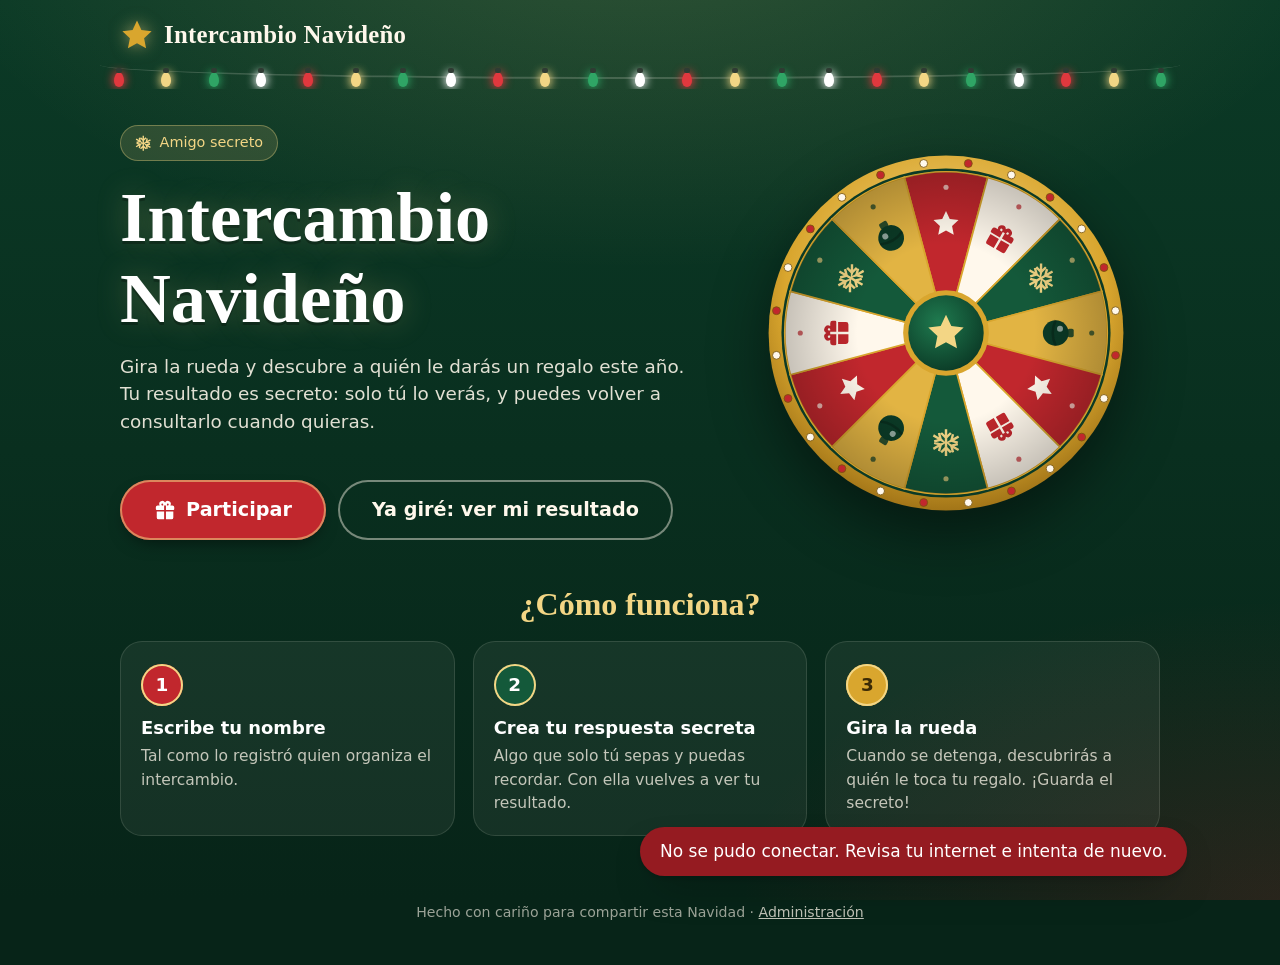
==== index.html @ 8b55843c "Publicar en Hostinger como sitio PHP desde Git - Los archivos del sitio pasan a la raíz del repo par" ====
<!doctype html>
<html lang="es">
<head>
  <meta charset="utf-8">
  <meta name="viewport" content="width=device-width, initial-scale=1, viewport-fit=cover">
  <meta http-equiv="Content-Security-Policy" content="default-src 'self'; script-src 'self'; style-src 'self' https://fonts.googleapis.com; font-src https://fonts.gstatic.com; img-src 'self' data:; connect-src 'self'; base-uri 'self'; form-action 'self'; object-src 'none'">
  <meta name="theme-color" content="#0b3a26">
  <meta name="description" content="Gira la rueda y descubre a quién le darás un regalo en el intercambio navideño.">
  <title>Intercambio Navideño</title>
  <link rel="icon" href="assets/favicon.svg" type="image/svg+xml">
  <link rel="preconnect" href="https://fonts.googleapis.com">
  <link rel="preconnect" href="https://fonts.gstatic.com" crossorigin>
  <link rel="stylesheet" href="https://fonts.googleapis.com/css2?family=Fredoka:wght@400;500;600;700&family=Mountains+of+Christmas:wght@700&display=swap">
  <link rel="stylesheet" href="assets/styles.css">
  <script type="module" src="assets/app.js"></script>
</head>
<body>
  <!-- Íconos -->
  <svg width="0" height="0" class="sr-only" aria-hidden="true">
    <symbol id="i-star" viewBox="0 0 24 24"><path d="M12 1.8l3.1 6.6 7.2.9-5.3 5 1.4 7.1L12 17.9l-6.4 3.5L7 14.3l-5.3-5 7.2-.9z"/></symbol>
    <symbol id="i-gift" viewBox="0 0 24 24"><path d="M20 7h-2.2A3 3 0 0 0 12 3.8 3 3 0 0 0 6.2 7H4a2 2 0 0 0-2 2v2a1 1 0 0 0 1 1h8V7h2v5h8a1 1 0 0 0 1-1V9a2 2 0 0 0-2-2zM9 7a1 1 0 1 1 1-1v1zm5 0V6a1 1 0 1 1 1 1zM3 13.5V20a2 2 0 0 0 2 2h6v-8.5zm10 8.5h6a2 2 0 0 0 2-2v-6.5h-8z"/></symbol>
    <symbol id="i-calendar" viewBox="0 0 24 24"><path d="M7 2a1 1 0 0 1 1 1v1h8V3a1 1 0 1 1 2 0v1h1a3 3 0 0 1 3 3v12a3 3 0 0 1-3 3H5a3 3 0 0 1-3-3V7a3 3 0 0 1 3-3h1V3a1 1 0 0 1 1-1zM4 10v9a1 1 0 0 0 1 1h14a1 1 0 0 0 1-1v-9zm3 3h3v3H7z"/></symbol>
    <symbol id="i-pin" viewBox="0 0 24 24"><path d="M12 2a7 7 0 0 0-7 7c0 5.2 7 13 7 13s7-7.8 7-13a7 7 0 0 0-7-7zm0 9.5A2.5 2.5 0 1 1 12 6.5a2.5 2.5 0 0 1 0 5z"/></symbol>
    <symbol id="i-tag" viewBox="0 0 24 24"><path d="M21.4 11.6l-9-9A2 2 0 0 0 11 2H4a2 2 0 0 0-2 2v7a2 2 0 0 0 .6 1.4l9 9a2 2 0 0 0 2.8 0l7-7a2 2 0 0 0 0-2.8zM6.5 8A1.5 1.5 0 1 1 8 6.5 1.5 1.5 0 0 1 6.5 8z"/></symbol>
    <symbol id="i-lock" viewBox="0 0 24 24"><path d="M12 2a5 5 0 0 0-5 5v3H6a2 2 0 0 0-2 2v8a2 2 0 0 0 2 2h12a2 2 0 0 0 2-2v-8a2 2 0 0 0-2-2h-1V7a5 5 0 0 0-5-5zm-3 8V7a3 3 0 0 1 6 0v3zm3 4a2 2 0 0 1 1 3.7V19h-2v-1.3A2 2 0 0 1 12 14z"/></symbol>
    <symbol id="i-info" viewBox="0 0 24 24"><path d="M12 2a10 10 0 1 0 0 20 10 10 0 0 0 0-20zm1 15h-2v-6h2zm0-8h-2V7h2z"/></symbol>
    <symbol id="i-snow" viewBox="0 0 24 24"><path d="M11 1h2v4.6l2.3-2.3 1.4 1.4L13 8.4v2.9l2.5-1.5 1.3-5 1.9.5-.8 3.1 4-2.3 1 1.7-4 2.3 3.1.8-.5 1.9-5-1.3L14 12l2.5 1.5 5-1.3.5 1.9-3.1.8 4 2.3-1 1.7-4-2.3.8 3.1-1.9.5-1.3-5L13 12.7v2.9l3.7 3.7-1.4 1.4-2.3-2.3V23h-2v-4.6l-2.3 2.3-1.4-1.4 3.7-3.7v-2.9l-2.5 1.5-1.3 5-1.9-.5.8-3.1-4 2.3-1-1.7 4-2.3-3.1-.8.5-1.9 5 1.3L10 12l-2.5-1.5-5 1.3L2 9.9l3.1-.8-4-2.3 1-1.7 4 2.3-.8-3.1 1.9-.5 1.3 5L11 11.3V8.4L7.3 4.7l1.4-1.4L11 5.6z"/></symbol>
  </svg>

  <div class="snow" aria-hidden="true"></div>

  <header class="topbar">
    <a class="brand" href="#/">
      <svg class="brand-star" aria-hidden="true"><use href="#i-star"/></svg>
      <span class="brand-name" data-bind="title">Intercambio Navideño</span>
    </a>
    <div class="who" id="who" hidden>
      <span class="who-greet">Hola, <b data-bind="me-name"></b></span>
      <button class="link-btn" type="button" data-action="leave">Salir</button>
    </div>
  </header>
  <div class="lights" aria-hidden="true"></div>

  <main id="main">
    <!-- ================================================================ INICIO -->
    <section class="view" data-view="inicio" aria-labelledby="t-inicio">
      <div class="welcome-back" id="welcome-back" hidden>
        <span>¡Hola de nuevo, <b data-bind="me-name"></b>! Tu sesión sigue abierta.</span>
        <a class="btn btn-gold btn-sm" href="#/rueda" id="welcome-go">Continuar</a>
      </div>

      <div class="hero">
        <div>
          <span class="hero-kicker"><svg class="icon"><use href="#i-snow"/></svg> Amigo secreto</span>
          <h1 id="t-inicio" data-bind="title">Intercambio Navideño</h1>
          <p class="hero-text">Gira la rueda y descubre a quién le darás un regalo este año.
            Tu resultado es secreto: solo tú lo verás, y puedes volver a consultarlo cuando quieras.</p>

          <ul class="chips" id="hero-chips"></ul>
          <p class="hero-message" id="hero-message" hidden></p>

          <div class="actions">
            <a class="btn btn-big" href="#/entrar"><svg class="icon"><use href="#i-gift"/></svg> Participar</a>
            <a class="btn btn-ghost btn-big" href="#/recuperar">Ya giré: ver mi resultado</a>
          </div>
        </div>
        <div class="hero-art" aria-hidden="true">
          <svg class="mini-wheel" id="mini-wheel" viewBox="-210 -210 420 420"></svg>
        </div>
      </div>

      <h2 class="section-title">¿Cómo funciona?</h2>
      <ol class="steps">
        <li class="step">
          <span class="step-num">1</span>
          <h3>Escribe tu nombre</h3>
          <p>Tal como lo registró quien organiza el intercambio.</p>
        </li>
        <li class="step">
          <span class="step-num">2</span>
          <h3>Crea tu respuesta secreta</h3>
          <p>Algo que solo tú sepas y puedas recordar. Con ella vuelves a ver tu resultado.</p>
        </li>
        <li class="step">
          <span class="step-num">3</span>
          <h3>Gira la rueda</h3>
          <p>Cuando se detenga, descubrirás a quién le toca tu regalo. ¡Guarda el secreto!</p>
        </li>
      </ol>
    </section>

    <!-- ================================================================ ENTRAR -->
    <section class="view" data-view="entrar" hidden aria-labelledby="t-entrar">
      <div class="card narrow">
        <span class="eyebrow"><svg class="icon"><use href="#i-gift"/></svg> Participar</span>
        <h2 id="t-entrar">Entra al intercambio</h2>
        <p class="lead">Escribe tu nombre y una respuesta secreta. La primera vez la guardamos;
          después te servirá para volver a ver tu resultado.</p>

        <form class="form" id="enter-form" novalidate>
          <div class="field">
            <label for="enter-name">Tu nombre</label>
            <input type="text" id="enter-name" name="name" autocomplete="off" autocapitalize="words" maxlength="60" required>
          </div>
          <div class="field">
            <label for="enter-secret">Tu respuesta secreta</label>
            <div class="input-row">
              <input type="password" id="enter-secret" name="secret" autocomplete="off" maxlength="100" required>
              <button type="button" class="reveal-toggle" data-toggle="enter-secret">Mostrar</button>
            </div>
            <span class="hint">Por ejemplo: tu postre favorito o el nombre de tu primera mascota.
              No importan mayúsculas ni acentos.</span>
          </div>

          <div class="notice gold" id="enter-confirm-note" hidden>
            <svg class="icon"><use href="#i-star"/></svg>
            <span>¡Hola, <b id="enter-confirm-name"></b>! Es tu primera vez. Escribe tu respuesta secreta otra vez para guardarla.</span>
          </div>
          <div class="field" id="enter-confirm-field" hidden>
            <label for="enter-confirm">Confirma tu respuesta secreta</label>
            <input type="password" id="enter-confirm" name="confirm" autocomplete="off" maxlength="100">
          </div>

          <div class="notice error" id="enter-error" role="alert"></div>
          <button class="btn btn-big btn-block" type="submit" id="enter-submit">Entrar</button>
          <p class="muted">¿Ya giraste la rueda? <a href="#/recuperar" class="link-green">Consulta tu resultado</a>.</p>
        </form>
      </div>
    </section>

    <!-- ================================================================ RUEDA -->
    <section class="view wheel-page" data-view="rueda" hidden aria-labelledby="t-rueda">
      <h1 id="t-rueda">¡Hola, <span data-bind="me-name"></span>!</h1>
      <p class="sub" id="wheel-sub">Gira la rueda para descubrir a quién le darás un regalo.
        El nombre aparecerá cuando se detenga.</p>

      <div class="card wheel-closed" id="wheel-closed" hidden>
        <span class="eyebrow"><svg class="icon"><use href="#i-info"/></svg> Un momento</span>
        <h2>El sorteo aún no empieza</h2>
        <p class="lead">Ya quedaste registrado. Cuando quien organiza abra el sorteo, vuelve aquí y gira la rueda.</p>
        <div class="actions">
          <button class="btn btn-green" type="button" id="wheel-recheck">Volver a revisar</button>
          <a class="btn btn-ghost" href="#/">Ir al inicio</a>
        </div>
      </div>

      <div class="wheel-stage" id="wheel-stage">
        <div class="wheel-glow"></div>
        <svg class="wheel-svg" id="wheel" viewBox="-215 -235 430 450" role="img" aria-label="Rueda del intercambio"></svg>
      </div>
      <button class="btn btn-gold btn-big" type="button" id="spin-btn">
        <svg class="icon"><use href="#i-star"/></svg> ¡Girar la rueda!
      </button>
      <p class="wheel-status" id="wheel-status" role="status" aria-live="polite"></p>
    </section>

    <!-- ================================================================ RESULTADO -->
    <section class="view" data-view="resultado" hidden aria-labelledby="t-resultado">
      <div class="card result-card" id="result-card">
        <svg class="gift-badge" viewBox="0 0 100 100" aria-hidden="true">
          <rect x="14" y="40" width="72" height="52" rx="6" fill="#c1272d"/>
          <rect x="8" y="28" width="84" height="18" rx="5" fill="#d8343a"/>
          <rect x="44" y="28" width="12" height="64" fill="#f3d685"/>
          <path d="M50 28c-6-14-24-18-24-6 0 7 12 7 24 6zm0 0c6-14 24-18 24-6 0 7-12 7-24 6z" fill="#d9a62e"/>
          <circle cx="50" cy="28" r="5" fill="#a87a12"/>
        </svg>
        <p class="result-label" id="t-resultado"><span data-bind="me-name"></span>, tu amigo secreto es…</p>
        <p class="result-name" id="result-name"></p>
        <ul class="chips" id="result-chips"></ul>
        <div class="notice gold">
          <svg class="icon"><use href="#i-lock"/></svg>
          <span>Es un secreto: no se lo cuentes a nadie. Si lo olvidas, vuelve a esta página con tu nombre y tu respuesta secreta.</span>
        </div>
        <div class="actions">
          <button class="btn" type="button" data-action="leave">Listo, cerrar sesión</button>
          <a class="btn btn-ghost" href="#/">Ir al inicio</a>
        </div>
      </div>
    </section>

    <!-- ================================================================ RECUPERAR -->
    <section class="view" data-view="recuperar" hidden aria-labelledby="t-recuperar">
      <div class="card narrow">
        <span class="eyebrow"><svg class="icon"><use href="#i-lock"/></svg> Consultar resultado</span>
        <h2 id="t-recuperar">Vuelve a ver a quién le regalas</h2>
        <p class="lead">Escribe tu nombre y la respuesta secreta que creaste. No se vuelve a girar la rueda:
          verás el mismo resultado de antes.</p>

        <form class="form" id="recover-form" novalidate>
          <div class="field">
            <label for="recover-name">Tu nombre</label>
            <input type="text" id="recover-name" name="name" autocomplete="off" autocapitalize="words" maxlength="60" required>
          </div>
          <div class="field">
            <label for="recover-secret">Tu respuesta secreta</label>
            <div class="input-row">
              <input type="password" id="recover-secret" name="secret" autocomplete="off" maxlength="100" required>
              <button type="button" class="reveal-toggle" data-toggle="recover-secret">Mostrar</button>
            </div>
          </div>
          <div class="notice error" id="recover-error" role="alert"></div>
          <button class="btn btn-green btn-big btn-block" type="submit" id="recover-submit">Ver mi resultado</button>
          <p class="muted">¿Olvidaste tu respuesta? Pide a quien organiza que restablezca tu acceso.</p>
        </form>
      </div>
    </section>
  </main>

  <footer class="footer">
    <p>Hecho con cariño para compartir esta Navidad · <a href="admin.html">Administración</a></p>
  </footer>
</body>
</html>
---- assets/styles.css ----
/* Intercambio Navideño · estilos */

:root {
  --red: #c1272d;
  --red-dark: #951b21;
  --red-soft: #fbe3e1;
  --pine: #14593a;
  --pine-deep: #0b3a26;
  --pine-night: #072418;
  --gold: #d9a62e;
  --gold-light: #f3d685;
  --gold-dark: #a87a12;
  --cream: #fff8ec;
  --white: #ffffff;
  --ink: #1f2a24;
  --muted: #5d6b63;
  --line: #ecdfc6;
  --ok: #1d7a4a;

  --radius: 22px;
  --radius-sm: 14px;
  --shadow: 0 18px 40px -18px rgba(0, 0, 0, 0.55), 0 2px 6px rgba(0, 0, 0, 0.18);
  --font: "Fredoka", "Nunito", system-ui, -apple-system, "Segoe UI", Roboto, sans-serif;
  --font-display: "Mountains of Christmas", "Fredoka", Georgia, serif;
  color-scheme: dark;
}

*,
*::before,
*::after {
  box-sizing: border-box;
}

html {
  -webkit-text-size-adjust: 100%;
}

body {
  margin: 0;
  min-height: 100vh;
  min-height: 100dvh;
  display: flex;
  flex-direction: column;
  font-family: var(--font);
  font-size: 17px;
  line-height: 1.5;
  color: var(--cream);
  background-color: var(--pine-night);
  overflow-x: hidden;
}

/* Fondo fijo (en una capa aparte: iOS no soporta background-attachment: fixed) */
body::before {
  content: "";
  position: fixed;
  inset: 0;
  z-index: -1;
  background-image:
    radial-gradient(1200px 600px at 50% -10%, rgba(243, 214, 133, 0.16), transparent 60%),
    radial-gradient(900px 500px at 100% 100%, rgba(193, 39, 45, 0.18), transparent 60%),
    linear-gradient(180deg, var(--pine-deep), var(--pine-night));
}

[hidden] {
  display: none !important;
}

a {
  color: var(--gold-light);
}

h1,
h2,
h3 {
  line-height: 1.15;
  margin: 0 0 0.4em;
}

p {
  margin: 0 0 1em;
}

.sr-only {
  position: absolute;
  width: 1px;
  height: 1px;
  padding: 0;
  margin: -1px;
  overflow: hidden;
  clip: rect(0, 0, 0, 0);
  white-space: nowrap;
  border: 0;
}

.icon {
  width: 1.15em;
  height: 1.15em;
  flex: none;
  fill: currentColor;
  vertical-align: -0.18em;
}

/* ------------------------------------------------------------------ nieve */
.snow {
  position: fixed;
  inset: 0;
  pointer-events: none;
  overflow: hidden;
  z-index: 0;
}

.flake {
  position: absolute;
  top: -12px;
  border-radius: 50%;
  background: rgba(255, 255, 255, 0.85);
  opacity: 0.55;
  animation: fall linear infinite;
}

@keyframes fall {
  from {
    transform: translate3d(0, -12px, 0);
  }
  to {
    transform: translate3d(var(--drift, 30px), 105vh, 0);
  }
}

/* ------------------------------------------------------------------ cabecera */
.topbar {
  position: relative;
  z-index: 2;
  display: flex;
  align-items: center;
  justify-content: space-between;
  gap: 12px;
  max-width: 1080px;
  width: 100%;
  margin: 0 auto;
  padding: 16px 20px 10px;
}

.brand {
  display: inline-flex;
  align-items: center;
  gap: 10px;
  color: var(--cream);
  text-decoration: none;
  font-weight: 600;
  font-size: 1.05rem;
}

.brand-star {
  width: 34px;
  height: 34px;
  color: var(--gold);
  fill: currentColor;
  filter: drop-shadow(0 0 8px rgba(243, 214, 133, 0.55));
}

.brand-name {
  font-family: var(--font-display);
  font-size: 1.55rem;
  font-weight: 700;
  letter-spacing: 0.01em;
}

.who {
  display: inline-flex;
  align-items: center;
  gap: 8px;
  font-size: 0.92rem;
  color: var(--gold-light);
}

/* Guirnalda de foquitos */
.lights {
  position: relative;
  z-index: 1;
  height: 26px;
  max-width: 1080px;
  width: 100%;
  margin: 0 auto;
  display: flex;
  justify-content: space-between;
  padding: 0 14px;
  overflow: hidden;
}

.lights::before {
  content: "";
  position: absolute;
  left: 0;
  right: 0;
  top: 2px;
  height: 14px;
  border-bottom: 2px solid rgba(255, 248, 236, 0.18);
  border-radius: 0 0 50% 50% / 0 0 100% 100%;
}

.bulb {
  position: relative;
  width: 10px;
  height: 15px;
  margin-top: 9px;
  border-radius: 50% 50% 50% 50% / 60% 60% 40% 40%;
  background: var(--c, var(--gold));
  box-shadow: 0 0 10px 1px var(--c, var(--gold));
  animation: twinkle 2.6s ease-in-out infinite;
  animation-delay: var(--d, 0s);
}

.bulb::before {
  content: "";
  position: absolute;
  top: -4px;
  left: 2px;
  width: 6px;
  height: 5px;
  border-radius: 2px;
  background: #2f3b33;
}

@keyframes twinkle {
  0%,
  100% {
    opacity: 1;
  }
  50% {
    opacity: 0.45;
    box-shadow: 0 0 3px 0 var(--c, var(--gold));
  }
}

/* ------------------------------------------------------------------ estructura */
main {
  position: relative;
  z-index: 1;
  flex: 1;
  width: 100%;
  max-width: 1080px;
  margin: 0 auto;
  padding: 12px 20px 48px;
}

.view {
  animation: fade-in 0.35s ease both;
}

@keyframes fade-in {
  from {
    opacity: 0;
    transform: translateY(8px);
  }
  to {
    opacity: 1;
    transform: none;
  }
}

.footer {
  position: relative;
  z-index: 1;
  text-align: center;
  padding: 18px 20px 28px;
  font-size: 0.88rem;
  color: rgba(255, 248, 236, 0.6);
}

.footer a {
  color: rgba(255, 248, 236, 0.75);
}

/* ------------------------------------------------------------------ tarjetas */
.card {
  position: relative;
  background: var(--cream);
  color: var(--ink);
  border-radius: var(--radius);
  box-shadow: var(--shadow);
  padding: 28px;
  overflow: hidden;
}

.card::before {
  content: "";
  position: absolute;
  inset: 0 0 auto 0;
  height: 6px;
  background: repeating-linear-gradient(
    -45deg,
    var(--red) 0 12px,
    var(--white) 12px 24px
  );
}

.card.narrow {
  max-width: 520px;
  margin: 0 auto;
}

.card h2 {
  font-size: 1.6rem;
  color: var(--pine);
}

.card .lead {
  color: var(--muted);
}

.eyebrow {
  display: inline-flex;
  align-items: center;
  gap: 6px;
  font-size: 0.8rem;
  font-weight: 600;
  letter-spacing: 0.08em;
  text-transform: uppercase;
  color: var(--red);
  margin-bottom: 6px;
}

/* ------------------------------------------------------------------ botones */
.btn {
  --bg: var(--red);
  --fg: var(--white);
  display: inline-flex;
  align-items: center;
  justify-content: center;
  gap: 10px;
  min-height: 52px;
  padding: 12px 26px;
  border: 0;
  border-radius: 999px;
  background: var(--bg);
  color: var(--fg);
  font: 600 1.05rem/1.1 var(--font);
  text-decoration: none;
  cursor: pointer;
  box-shadow: inset 0 0 0 2px rgba(243, 214, 133, 0.55), 0 8px 18px -8px rgba(0, 0, 0, 0.6);
  transition: transform 0.15s ease, filter 0.15s ease, box-shadow 0.15s ease;
  -webkit-tap-highlight-color: transparent;
}

.btn:hover {
  filter: brightness(1.08);
  transform: translateY(-1px);
}

.btn:active {
  transform: translateY(1px);
}

.btn:focus-visible,
.link-btn:focus-visible,
input:focus-visible,
textarea:focus-visible,
.wheel-hub:focus-visible {
  outline: 3px solid var(--gold);
  outline-offset: 3px;
}

.btn[disabled] {
  cursor: not-allowed;
  filter: grayscale(0.4) brightness(0.9);
  opacity: 0.65;
  transform: none;
}

.btn-gold {
  --bg: linear-gradient(180deg, var(--gold-light), var(--gold));
  --fg: #3b2a05;
  background: var(--bg);
  box-shadow: inset 0 0 0 2px rgba(255, 255, 255, 0.5), 0 8px 18px -8px rgba(0, 0, 0, 0.6);
}

.btn-green {
  --bg: var(--pine);
}

.btn-ghost {
  --bg: transparent;
  --fg: var(--cream);
  box-shadow: inset 0 0 0 2px rgba(255, 248, 236, 0.45);
}

.card .btn-ghost {
  --fg: var(--pine);
  box-shadow: inset 0 0 0 2px rgba(20, 89, 58, 0.35);
}

.btn-big {
  min-height: 60px;
  padding: 14px 34px;
  font-size: 1.2rem;
}

.btn-block {
  width: 100%;
}

.btn-sm {
  min-height: 38px;
  padding: 7px 14px;
  font-size: 0.92rem;
}

.btn-danger {
  --bg: var(--red-dark);
}

.link-btn {
  background: none;
  border: 0;
  padding: 0;
  color: inherit;
  font: inherit;
  text-decoration: underline;
  text-underline-offset: 3px;
  cursor: pointer;
}

.actions {
  display: flex;
  flex-wrap: wrap;
  gap: 12px;
}

.spinner {
  width: 18px;
  height: 18px;
  border: 3px solid currentColor;
  border-right-color: transparent;
  border-radius: 50%;
  animation: rot 0.8s linear infinite;
}

@keyframes rot {
  to {
    transform: rotate(360deg);
  }
}

/* ------------------------------------------------------------------ formularios */
.form {
  display: grid;
  gap: 18px;
  margin-top: 18px;
}

.field {
  display: grid;
  gap: 6px;
}

.field label {
  font-weight: 600;
  color: var(--pine);
}

.field .hint {
  font-size: 0.88rem;
  color: var(--muted);
}

input[type="text"],
input[type="password"],
input[type="date"],
textarea {
  width: 100%;
  min-height: 52px;
  padding: 12px 16px;
  border: 2px solid var(--line);
  border-radius: var(--radius-sm);
  background: var(--white);
  color: var(--ink);
  font: 500 1.05rem/1.3 var(--font);
  transition: border-color 0.15s ease, box-shadow 0.15s ease;
}

textarea {
  min-height: 120px;
  resize: vertical;
}

input:focus,
textarea:focus {
  border-color: var(--pine);
  box-shadow: 0 0 0 4px rgba(20, 89, 58, 0.15);
  outline: none;
}

.input-row {
  position: relative;
}

.input-row input {
  padding-right: 92px;
}

.reveal-toggle {
  position: absolute;
  right: 8px;
  top: 50%;
  transform: translateY(-50%);
  min-height: 36px;
  padding: 4px 12px;
  border: 0;
  border-radius: 10px;
  background: #f3ead6;
  color: var(--pine);
  font: 600 0.85rem var(--font);
  cursor: pointer;
}

.notice {
  display: flex;
  gap: 10px;
  align-items: flex-start;
  padding: 12px 16px;
  border-radius: var(--radius-sm);
  font-size: 0.95rem;
  background: #eef6f0;
  color: var(--pine);
  border: 1px solid #cfe6d6;
}

.notice.error {
  background: var(--red-soft);
  color: var(--red-dark);
  border-color: #f2c4c0;
}

.notice.gold {
  background: #fdf3d9;
  color: #6b4d06;
  border-color: #f1dca1;
}

.notice .icon {
  margin-top: 2px;
}

.notice:empty {
  display: none;
}

/* ------------------------------------------------------------------ inicio */
.hero {
  display: grid;
  grid-template-columns: 1.15fr 0.85fr;
  gap: 32px;
  align-items: center;
  padding: 24px 0 36px;
}

.hero-kicker {
  display: inline-flex;
  align-items: center;
  gap: 8px;
  padding: 6px 14px;
  border-radius: 999px;
  background: rgba(243, 214, 133, 0.14);
  border: 1px solid rgba(243, 214, 133, 0.35);
  color: var(--gold-light);
  font-size: 0.9rem;
  font-weight: 500;
  margin-bottom: 16px;
}

.hero h1 {
  font-family: var(--font-display);
  font-size: clamp(2.6rem, 6.5vw, 4.4rem);
  font-weight: 700;
  color: var(--white);
  text-shadow: 0 3px 0 rgba(0, 0, 0, 0.25), 0 0 30px rgba(243, 214, 133, 0.25);
  margin-bottom: 14px;
}

.hero-text {
  font-size: 1.15rem;
  color: rgba(255, 248, 236, 0.88);
  max-width: 34em;
}

.chips {
  display: flex;
  flex-wrap: wrap;
  gap: 10px;
  margin: 18px 0 26px;
  padding: 0;
  list-style: none;
}

.chip {
  display: inline-flex;
  align-items: center;
  gap: 8px;
  padding: 8px 14px;
  border-radius: 999px;
  background: rgba(255, 248, 236, 0.08);
  border: 1px solid rgba(255, 248, 236, 0.18);
  font-size: 0.95rem;
}

.chip .icon {
  color: var(--gold);
}

.card .chip {
  background: #f6ecd7;
  border-color: var(--line);
  color: var(--ink);
}

.card .chip .icon {
  color: var(--red);
}

.hero-message {
  position: relative;
  margin: 0 0 26px;
  padding: 14px 18px 14px 20px;
  border-left: 4px solid var(--gold);
  border-radius: 0 var(--radius-sm) var(--radius-sm) 0;
  background: rgba(255, 248, 236, 0.07);
  color: rgba(255, 248, 236, 0.92);
  white-space: pre-line;
}

.hero-art {
  position: relative;
  display: grid;
  place-items: center;
}

.hero-art .mini-wheel {
  width: min(360px, 80vw);
  filter: drop-shadow(0 22px 30px rgba(0, 0, 0, 0.45));
  animation: idle-spin 40s linear infinite;
}

@keyframes idle-spin {
  to {
    transform: rotate(360deg);
  }
}

.welcome-back {
  display: flex;
  flex-wrap: wrap;
  align-items: center;
  justify-content: space-between;
  gap: 12px;
  margin-bottom: 18px;
  padding: 14px 18px;
  border-radius: var(--radius-sm);
  background: rgba(243, 214, 133, 0.12);
  border: 1px solid rgba(243, 214, 133, 0.35);
}

.steps {
  display: grid;
  grid-template-columns: repeat(3, 1fr);
  gap: 18px;
  margin: 8px 0 0;
  padding: 0;
  list-style: none;
  counter-reset: step;
}

.step {
  position: relative;
  padding: 22px 20px 20px;
  border-radius: var(--radius);
  background: rgba(255, 248, 236, 0.06);
  border: 1px solid rgba(255, 248, 236, 0.12);
}

.step-num {
  display: grid;
  place-items: center;
  width: 42px;
  height: 42px;
  margin-bottom: 12px;
  border-radius: 50%;
  background: var(--red);
  color: var(--white);
  font-weight: 700;
  font-size: 1.15rem;
  box-shadow: inset 0 0 0 2px var(--gold-light);
}

.step:nth-child(2) .step-num {
  background: var(--pine);
}

.step:nth-child(3) .step-num {
  background: var(--gold);
  color: #3b2a05;
}

.step h3 {
  font-size: 1.12rem;
  color: var(--white);
}

.step p {
  margin: 0;
  color: rgba(255, 248, 236, 0.75);
  font-size: 0.97rem;
}

.section-title {
  font-family: var(--font-display);
  font-size: 2rem;
  color: var(--gold-light);
  text-align: center;
  margin: 10px 0 18px;
}

.countdown {
  font-weight: 600;
  color: var(--gold-light);
}

/* ------------------------------------------------------------------ rueda */
.wheel-page {
  display: grid;
  justify-items: center;
  text-align: center;
  gap: 8px;
}

.wheel-page h1 {
  font-family: var(--font-display);
  font-size: clamp(2.2rem, 6vw, 3.2rem);
  color: var(--white);
  margin: 0;
}

.wheel-page .sub {
  color: rgba(255, 248, 236, 0.85);
  max-width: 30em;
  margin: 0 auto 6px;
}

.wheel-stage {
  position: relative;
  width: min(520px, 92vw);
  aspect-ratio: 1;
  margin: 8px auto 18px;
}

.wheel-glow {
  position: absolute;
  inset: 6%;
  border-radius: 50%;
  background: radial-gradient(circle, rgba(243, 214, 133, 0.35), transparent 70%);
  filter: blur(18px);
}

.wheel-svg {
  position: relative;
  width: 100%;
  height: 100%;
  overflow: visible;
  filter: drop-shadow(0 24px 30px rgba(0, 0, 0, 0.5));
}

.wheel-pointer {
  transform-box: fill-box;
  transform-origin: 50% 15%;
}

.wheel-bulb {
  animation: none;
}

.wheel-svg.spinning .wheel-bulb {
  animation: bulb-blink 0.5s steps(1) infinite;
}

.wheel-svg.spinning .wheel-bulb:nth-of-type(2n) {
  animation-delay: 0.25s;
}

@keyframes bulb-blink {
  50% {
    fill: #fff3c4;
  }
}

.wheel-svg .seg-win {
  animation: win-glow 0.9s ease-in-out 2;
}

@keyframes win-glow {
  50% {
    filter: brightness(1.35) drop-shadow(0 0 12px #fff3c4);
  }
}

.wheel-hub {
  cursor: pointer;
}

.wheel-hub[aria-disabled="true"] {
  cursor: default;
}

.wheel-status {
  min-height: 1.5em;
  font-weight: 500;
  color: var(--gold-light);
}

.wheel-closed {
  max-width: 520px;
  margin: 0 auto;
}

/* ------------------------------------------------------------------ resultado */
.result-card {
  max-width: 560px;
  margin: 10px auto 0;
  text-align: center;
  padding: 40px 28px 32px;
}

.result-card.fresh {
  animation: pop-in 0.7s cubic-bezier(0.2, 1.4, 0.4, 1) both;
}

@keyframes pop-in {
  from {
    opacity: 0;
    transform: scale(0.85) translateY(20px);
  }
  to {
    opacity: 1;
    transform: none;
  }
}

.gift-badge {
  width: 86px;
  height: 86px;
  margin: 0 auto 10px;
}

.result-label {
  font-size: 1.1rem;
  color: var(--muted);
  margin-bottom: 4px;
}

.result-name {
  font-family: var(--font-display);
  font-size: clamp(2.6rem, 10vw, 4rem);
  font-weight: 700;
  line-height: 1.05;
  color: var(--red);
  margin: 4px 0 16px;
  word-break: break-word;
  text-shadow: 0 2px 0 rgba(217, 166, 46, 0.35);
}

.result-card.fresh .result-name {
  animation: name-in 0.9s 0.35s ease both;
}

@keyframes name-in {
  from {
    opacity: 0;
    letter-spacing: 0.3em;
    filter: blur(6px);
  }
  to {
    opacity: 1;
    letter-spacing: normal;
    filter: none;
  }
}

.result-card .chips {
  justify-content: center;
  margin: 8px 0 20px;
}

.result-card .notice {
  text-align: left;
  margin-bottom: 22px;
}

.result-card .actions {
  justify-content: center;
}

.confetti {
  position: fixed;
  inset: 0;
  pointer-events: none;
  z-index: 50;
}

/* ------------------------------------------------------------------ panel admin */
.admin-grid {
  display: grid;
  grid-template-columns: 1.35fr 1fr;
  gap: 22px;
  align-items: start;
}

.admin-col {
  display: grid;
  gap: 22px;
}

.stats {
  display: grid;
  grid-template-columns: repeat(3, 1fr);
  gap: 12px;
  margin: 14px 0 18px;
}

.stat {
  padding: 14px 12px;
  border-radius: var(--radius-sm);
  background: #f6ecd7;
  text-align: center;
}

.stat b {
  display: block;
  font-size: 1.8rem;
  line-height: 1.1;
  color: var(--pine);
}

.stat span {
  font-size: 0.85rem;
  color: var(--muted);
}

.badge {
  display: inline-flex;
  align-items: center;
  gap: 6px;
  padding: 4px 12px;
  border-radius: 999px;
  font-size: 0.85rem;
  font-weight: 600;
  background: #eee6d4;
  color: var(--muted);
}

.badge.on {
  background: #dcefe3;
  color: var(--ok);
}

.badge.red {
  background: var(--red-soft);
  color: var(--red-dark);
}

.badge .dot {
  width: 8px;
  height: 8px;
  border-radius: 50%;
  background: currentColor;
}

.plist {
  list-style: none;
  margin: 16px 0 0;
  padding: 0;
  display: grid;
  gap: 8px;
}

.prow {
  display: flex;
  align-items: center;
  gap: 10px;
  flex-wrap: wrap;
  padding: 10px 12px;
  border-radius: var(--radius-sm);
  background: var(--white);
  border: 1px solid var(--line);
}

.prow .pname {
  flex: 1 1 160px;
  min-width: 0;
  font-weight: 600;
  overflow-wrap: anywhere;
}

.prow .pbadges {
  display: flex;
  gap: 6px;
  flex-wrap: wrap;
}

.prow .pactions {
  display: flex;
  gap: 6px;
  margin-left: auto;
}

.prow input {
  min-height: 40px;
  padding: 6px 12px;
  flex: 1 1 160px;
}

.icon-btn {
  display: inline-grid;
  place-items: center;
  width: 38px;
  height: 38px;
  border: 1px solid var(--line);
  border-radius: 10px;
  background: #faf4e6;
  color: var(--pine);
  cursor: pointer;
}

.icon-btn:hover {
  background: #f3e8cf;
}

.icon-btn.danger {
  color: var(--red-dark);
}

.icon-btn[disabled] {
  opacity: 0.35;
  cursor: not-allowed;
}

.empty {
  padding: 22px;
  text-align: center;
  color: var(--muted);
  border: 2px dashed var(--line);
  border-radius: var(--radius-sm);
}

.share-row {
  display: flex;
  gap: 8px;
}

.share-row input {
  flex: 1;
  min-width: 0;
  font-size: 0.95rem;
}

.row-2 {
  display: grid;
  grid-template-columns: 1fr 1fr;
  gap: 14px;
}

.muted {
  color: var(--muted);
  font-size: 0.92rem;
}

/* Diálogo de confirmación */
dialog {
  width: min(440px, calc(100vw - 32px));
  border: 0;
  border-radius: var(--radius);
  padding: 26px;
  background: var(--cream);
  color: var(--ink);
  box-shadow: var(--shadow);
}

dialog::backdrop {
  background: rgba(4, 20, 13, 0.7);
  backdrop-filter: blur(2px);
}

dialog h3 {
  color: var(--pine);
  font-size: 1.3rem;
}

dialog .actions {
  justify-content: flex-end;
  margin-top: 18px;
}

.toast {
  position: fixed;
  left: 50%;
  bottom: 24px;
  z-index: 60;
  transform: translateX(-50%);
  max-width: calc(100vw - 32px);
  padding: 12px 20px;
  border-radius: 999px;
  background: var(--pine);
  color: var(--white);
  box-shadow: var(--shadow);
  font-weight: 500;
  animation: fade-in 0.25s ease both;
}

.toast.error {
  background: var(--red-dark);
}

/* ------------------------------------------------------------------ responsive */
@media (max-width: 860px) {
  .hero {
    grid-template-columns: 1fr;
    text-align: center;
    padding-top: 8px;
    gap: 8px;
  }

  .hero-art {
    order: -1;
  }

  .hero-art .mini-wheel {
    width: min(230px, 62vw);
  }

  .hero-text {
    margin-left: auto;
    margin-right: auto;
  }

  .chips,
  .hero .actions {
    justify-content: center;
  }

  .hero-message {
    text-align: left;
  }

  .steps {
    grid-template-columns: 1fr;
  }

  .admin-grid {
    grid-template-columns: 1fr;
  }
}

@media (max-width: 520px) {
  body {
    font-size: 16px;
  }

  main {
    padding: 8px 16px 40px;
  }

  .topbar {
    padding: 12px 16px 6px;
  }

  .brand-name {
    font-size: 1.3rem;
  }

  /* En celular el saludo ya aparece en cada pantalla: en la barra queda solo "Salir". */
  .who .who-greet {
    display: none;
  }

  .card {
    padding: 24px 18px;
  }

  .hero .actions .btn {
    width: 100%;
  }

  .row-2 {
    grid-template-columns: 1fr;
  }

  .stats {
    gap: 8px;
  }

  .stat b {
    font-size: 1.5rem;
  }

  .prow .pactions {
    margin-left: 0;
  }
}

@media (prefers-reduced-motion: reduce) {
  *,
  *::before,
  *::after {
    animation-duration: 0.01ms !important;
    animation-iteration-count: 1 !important;
    transition-duration: 0.01ms !important;
  }

  .snow {
    display: none;
  }
}
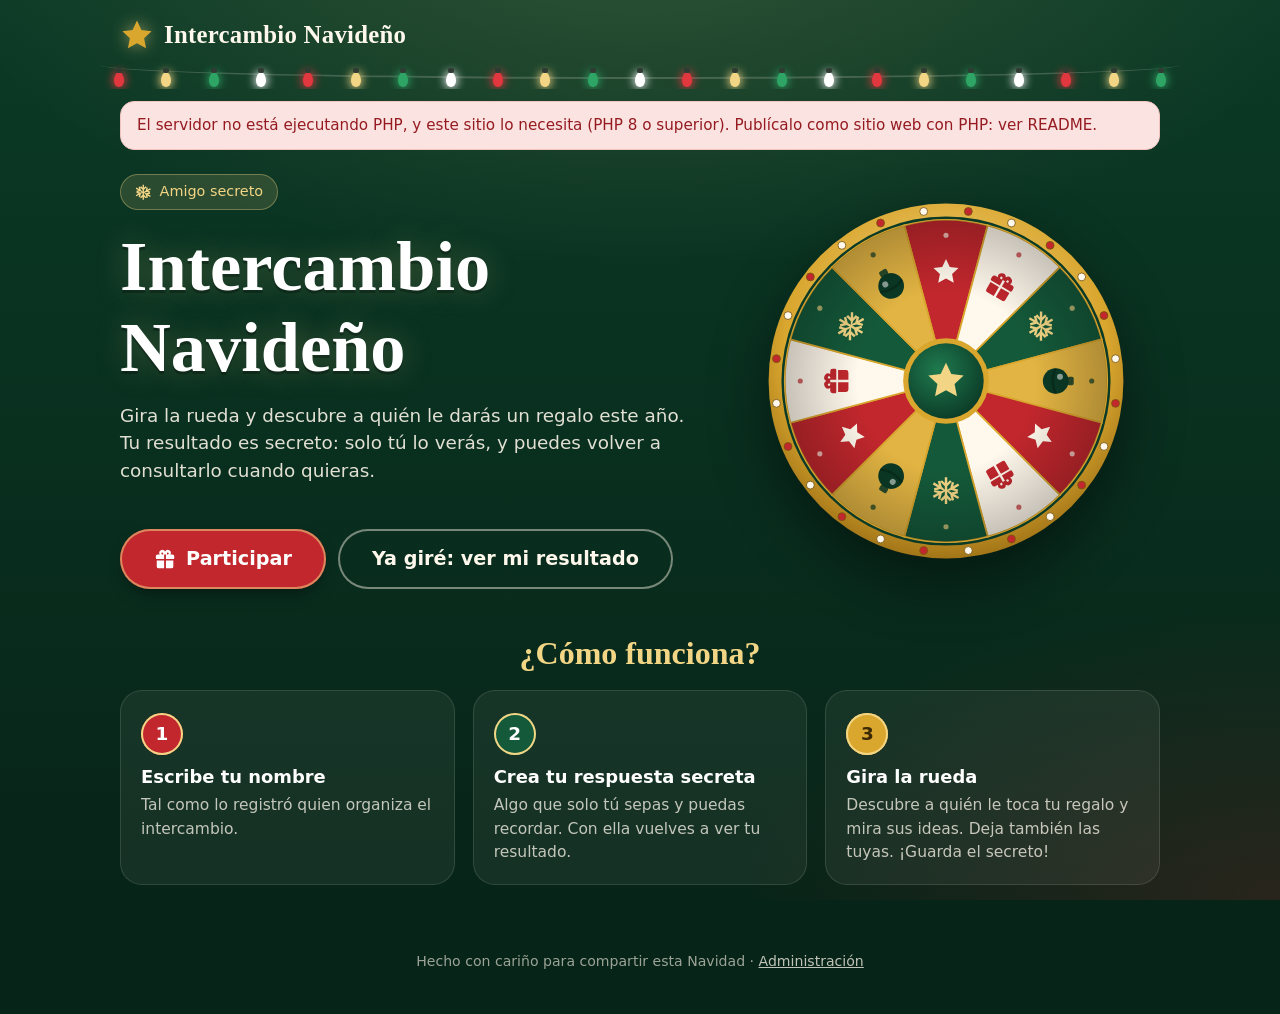
==== commit adcbc38c: "Ideas de regalo: cada participante escribe qué le gustaría recibir - Tarjeta «Tus ideas de regalo» e" ====
--- a/index.html
+++ b/index.html
@@ -84,7 +84,7 @@
         <li class="step">
           <span class="step-num">3</span>
           <h3>Gira la rueda</h3>
-          <p>Cuando se detenga, descubrirás a quién le toca tu regalo. ¡Guarda el secreto!</p>
+          <p>Descubre a quién le toca tu regalo y mira sus ideas. Deja también las tuyas. ¡Guarda el secreto!</p>
         </li>
       </ol>
     </section>
@@ -152,6 +152,7 @@
         <svg class="icon"><use href="#i-star"/></svg> ¡Girar la rueda!
       </button>
       <p class="wheel-status" id="wheel-status" role="status" aria-live="polite"></p>
+      <div class="wishes-slot"></div>
     </section>
 
     <!-- ================================================================ RESULTADO -->
@@ -166,6 +167,14 @@
         </svg>
         <p class="result-label" id="t-resultado"><span data-bind="me-name"></span>, tu amigo secreto es…</p>
         <p class="result-name" id="result-name"></p>
+
+        <div class="ideas" id="receiver-ideas">
+          <h3><svg class="icon"><use href="#i-gift"/></svg><span>Ideas de regalo de <span id="receiver-ideas-name"></span></span></h3>
+          <ul class="ideas-list" id="receiver-ideas-list"></ul>
+          <p class="muted" id="receiver-ideas-empty">Todavía no ha escrito ideas. Vuelve a consultar más tarde:
+            aquí aparecerán en cuanto las agregue.</p>
+        </div>
+
         <ul class="chips" id="result-chips"></ul>
         <div class="notice gold">
           <svg class="icon"><use href="#i-lock"/></svg>
@@ -176,6 +185,7 @@
           <a class="btn btn-ghost" href="#/">Ir al inicio</a>
         </div>
       </div>
+      <div class="wishes-slot"></div>
     </section>
 
     <!-- ================================================================ RECUPERAR -->
@@ -206,6 +216,25 @@
     </section>
   </main>
 
+  <!-- Tarjeta "Tus ideas de regalo": se muestra dentro de la rueda o del resultado -->
+  <div class="card wishes-card" id="my-wishes" hidden>
+    <span class="eyebrow"><svg class="icon"><use href="#i-gift"/></svg> Tu lista de deseos</span>
+    <h2>Tus ideas de regalo</h2>
+    <p class="lead">Escribe algunas ideas de lo que te gustaría recibir, una por renglón.
+      Solo las verá la persona que te regala.</p>
+    <form class="form" id="wishes-form" novalidate>
+      <div class="field">
+        <label for="wishes-text" class="sr-only">Tus ideas de regalo</label>
+        <textarea id="wishes-text" maxlength="800" rows="4" placeholder="Un libro de misterio&#10;Una taza grande para café&#10;Talla M en playeras"></textarea>
+        <span class="hint">Puedes cambiarlas cuando quieras. Si pegas un enlace de una tienda, se podrá abrir.</span>
+      </div>
+      <div class="notice error" id="wishes-error" role="alert"></div>
+      <div class="actions">
+        <button class="btn btn-green" type="submit" id="wishes-submit">Guardar mis ideas</button>
+      </div>
+    </form>
+  </div>
+
   <footer class="footer">
     <p>Hecho con cariño para compartir esta Navidad · <a href="admin.html">Administración</a></p>
   </footer>
--- a/assets/styles.css
+++ b/assets/styles.css
@@ -905,6 +905,80 @@
   z-index: 50;
 }
 
+/* ------------------------------------------------------------------ ideas de regalo */
+.ideas {
+  margin: 0 0 20px;
+  padding: 18px 20px;
+  border-radius: var(--radius-sm);
+  background: var(--white);
+  border: 1px solid var(--line);
+  text-align: left;
+}
+
+.ideas h3 {
+  display: flex;
+  align-items: center;
+  gap: 8px;
+  font-size: 1.05rem;
+  color: var(--pine);
+  margin-bottom: 10px;
+}
+
+.ideas h3 .icon {
+  color: var(--red);
+}
+
+.ideas .muted {
+  margin: 0;
+}
+
+.ideas-list {
+  list-style: none;
+  margin: 0;
+  padding: 0;
+  display: grid;
+  gap: 8px;
+}
+
+.ideas-list li {
+  position: relative;
+  padding-left: 26px;
+  overflow-wrap: anywhere;
+}
+
+.ideas-list li::before {
+  content: "";
+  position: absolute;
+  left: 4px;
+  top: 0.45em;
+  width: 11px;
+  height: 11px;
+  border-radius: 2px;
+  background: var(--gold-light);
+  border: 2px solid var(--red);
+  transform: rotate(45deg);
+}
+
+.ideas-list a {
+  color: var(--pine);
+  font-weight: 600;
+}
+
+.wishes-card {
+  width: 100%;
+  max-width: 560px;
+  margin: 22px auto 0;
+  text-align: left;
+}
+
+.wishes-card h2 {
+  font-size: 1.4rem;
+}
+
+.wishes-card .form {
+  margin-top: 6px;
+}
+
 /* ------------------------------------------------------------------ panel admin */
 .admin-grid {
   display: grid;
@@ -1100,13 +1174,16 @@
 
 .toast {
   position: fixed;
-  left: 50%;
+  left: 16px;
+  right: 16px;
   bottom: 24px;
   z-index: 60;
-  transform: translateX(-50%);
-  max-width: calc(100vw - 32px);
+  width: fit-content;
+  max-width: 560px;
+  margin: 0 auto;
+  text-align: center;
   padding: 12px 20px;
-  border-radius: 999px;
+  border-radius: 22px;
   background: var(--pine);
   color: var(--white);
   box-shadow: var(--shadow);
